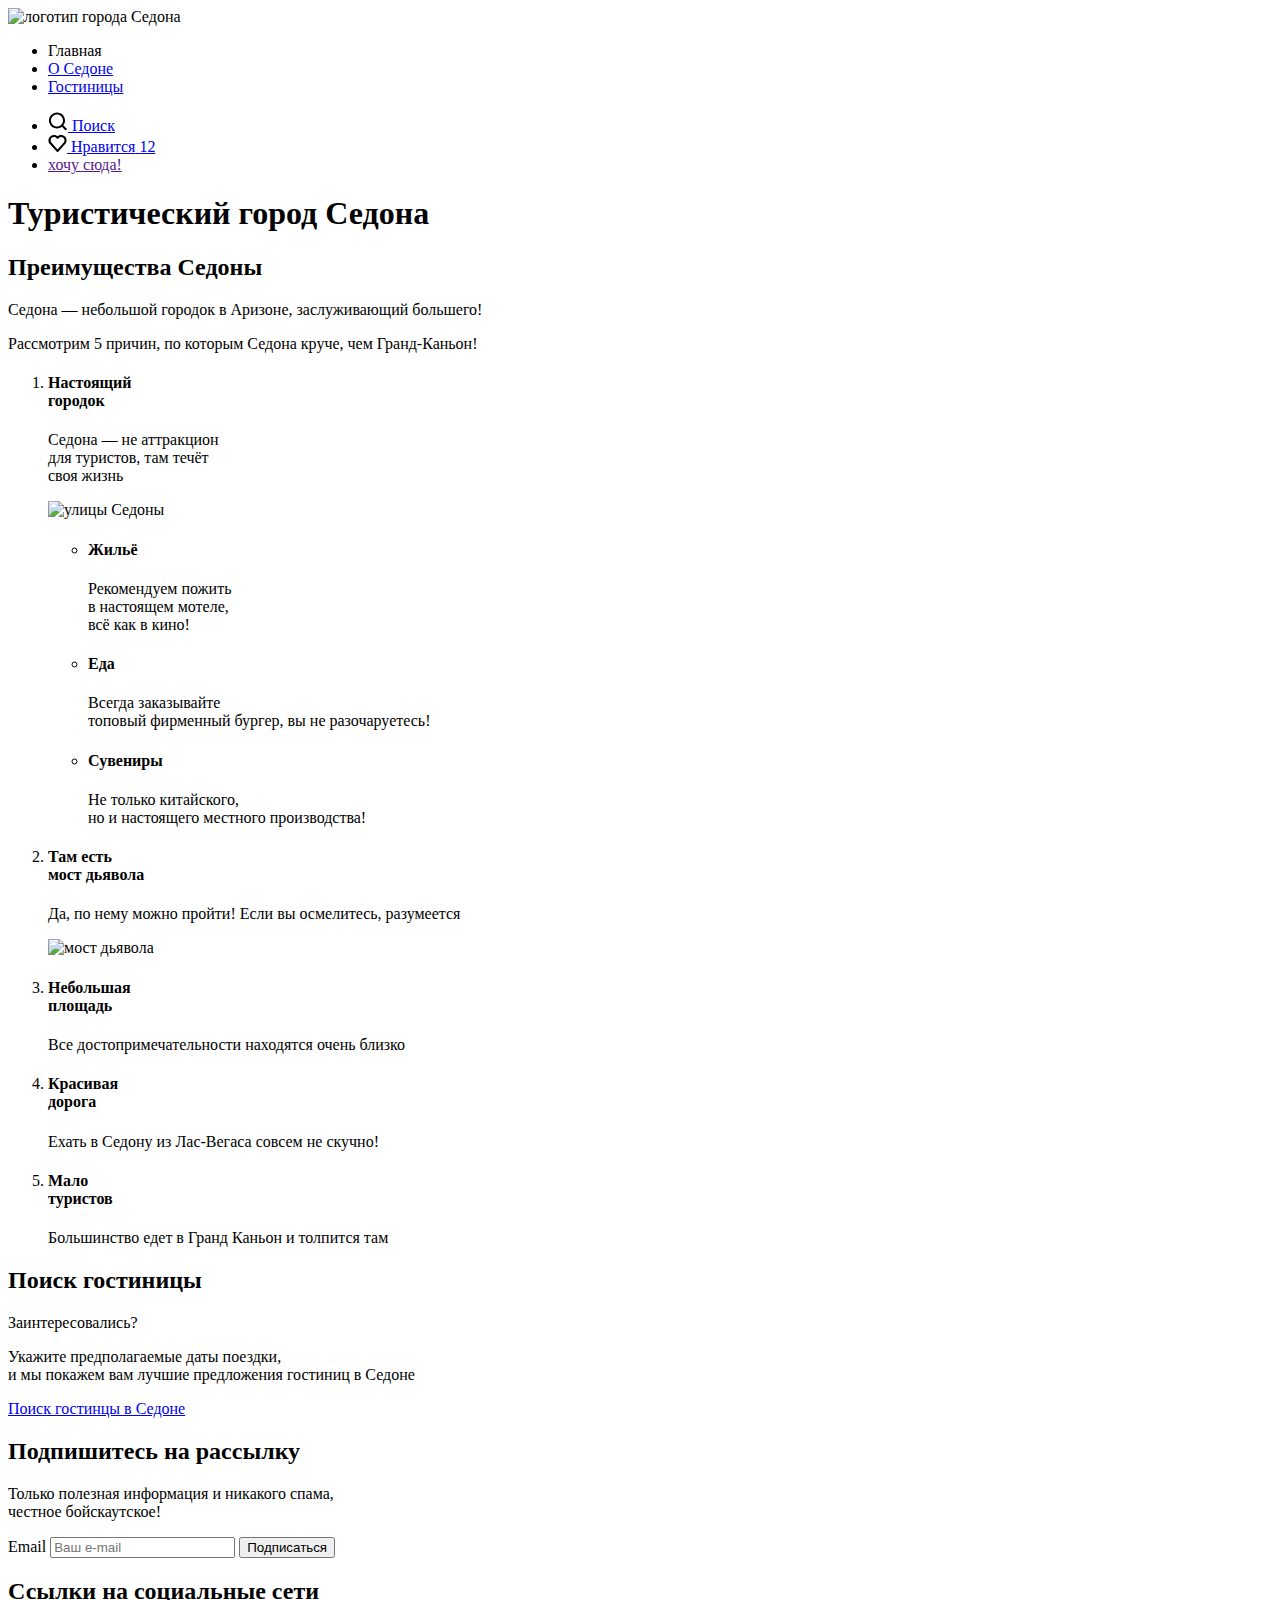
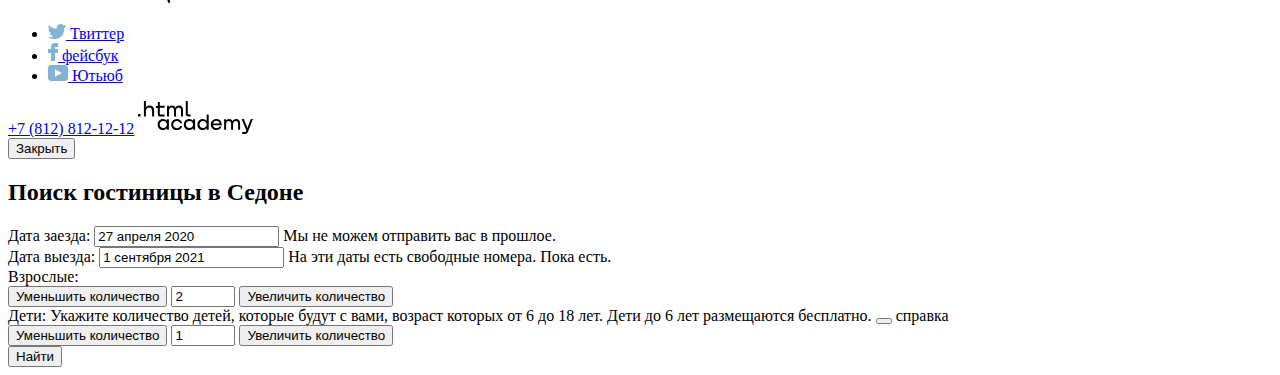
==== index.html @ 2e89691e "add html files" ====
<!DOCTYPE html>
<html lang="ru" class="page">
<head>
    <meta charset="UTF-8">
    <meta http-equiv="X-UA-Compatible" content="IE=edge">
    <meta name="viewport" content="width=device-width, initial-scale=1.0">
    <title>Седона — небольшой городок в Аризоне</title>
    <link rel="stylesheet" href="styles/style.css">
    <link rel="icon" href="../Sedona/images/favicon.svg"> <!-- 32×32 -->
</head>
<body>
    <header class="page-header">
        <nav class="header-nav">
            <a class="logo">
                <img src="images/logo.svg" width="139" height="70" alt="логотип города Седона">
            </a>

            <ul class="navigation-list list-reset">
                <li class="navigation-item">
                    <a class="navigation-link navigation-link-current">Главная</a>
                </li>
                <li class="navigation-item">
                    <a class="navigation-link" href="about.html">О Седоне</a>
                </li>
                <li class="navigation-item">
                    <a class="navigation-link" href="catalog.html">Гостиницы</a>
                </li>
            </ul>
            
            <ul class="user-menu list-reset">
                <li class="menu-item">
                    <a class="icon-button" href="about.html">
                        <svg class="navigation-icon" aria-hidden="true" focusable="false" xmlns="http://www.w3.org/2000/svg" width="20" height="19" fill="none">
                            <path d="M19.0257 17.05L15.3152 13.35C16.318 12.05 17.02 10.35 17.02 8.44995C17.02 4.04995 13.4098 0.449951 8.99732 0.449951C4.58483 0.449951 0.974609 4.14995 0.974609 8.54995C0.974609 12.95 4.58483 16.55 8.99732 16.55C10.8024 16.55 12.5072 15.95 13.9112 14.85L17.6217 18.55L19.0257 17.05ZM8.99732 14.55C5.68795 14.55 2.98029 11.85 2.98029 8.54995C2.98029 5.24995 5.68795 2.54995 8.99732 2.54995C12.3067 2.54995 15.0143 5.24995 15.0143 8.54995C15.0143 11.85 12.3067 14.55 8.99732 14.55Z" fill="black"/>
                        </svg>
                        <span class="visually-hidden">Поиск</span>
                    </a>
                </li>
                <li class="menu-item">
                    <a class="icon-button" href="about.html">
                        <svg class="navigation-icon" aria-hidden="true" focusable="false" xmlns="http://www.w3.org/2000/svg" width="19" height="17" fill="none">
                            <path fill="#000" d="M9.4 17a1 1 0 0 1-.8-.4l-7-7.9A5.4 5.4 0 0 1 6 0c1.3 0 2.5.5 3.5 1.3C10.5.5 12 0 13.1 0c3 0 5.5 2.4 5.5 5.4 0 1.3-.5 2.5-1.3 3.4l-7 7.9c-.3.2-.5.3-.9.3Zm-6-9.5 6.1 6.9 6.3-7c.5-.5.7-1.2.7-2 0-1.8-1.5-3.3-3.3-3.3-1 0-2 .5-2.8 1.3-.3.3-.6.4-.9.4-.3 0-.6-.2-.8-.4A3.7 3.7 0 0 0 6 2.1a3.3 3.3 0 0 0-3.3 3.3c0 .9.3 1.6.7 2.1Z"/>
                        </svg>
                        <span class="visually-hidden">Нравится</span>
                        <span class="icon-button-counter">12</span>
                    </a>
                </li>
                <li class="menu-item">
                    <a class="button button-secondary user-menu-button" href="">хочу сюда!</a>
                </li>
            </ul>
        </nav>
    </header>

    <main class="main-container main-index">
        <div class="page-container">
        <div class="main-background">
            <h1 class="visually-hidden">Туристический город Седона</h1>
        </div>
        <section class="advantages">
            <h2 class="visually-hidden">Преимущества Седоны</h2>
            <p class="section-title">Седона — небольшой городок в Аризоне, заслуживающий большего!</p>
            <p class="section-description">Рассмотрим 5 причин, по которым Седона круче, чем Гранд-Каньон!</p>
            <ol class="advantages-list list-reset">
                <li class="advantages-item advantages-item-large">
                    <div class="advantages-wrap">
                        <h4 class="advantages-title">Настоящий<br>городок</h4>
                        <p class="advantages-text">Седона — не аттракцион<br> для туристов, там течёт<br> своя жизнь</p>
                    </div>
                    <img class="advantages-photo" src="images/photo-1.jpg" alt="улицы Седоны" width="800" height="384">
                
                    <ul class="advantages-list advantages-list-inner list-reset">
                        <li class="advantages-item">
                            <h4 class="advantages-title title-accomodation">Жильё</h4>
                            <p class="advantages-text">Рекомендуем пожить<br> в настоящем мотеле,<br> всё как в кино!</p>
                        </li>
                        <li class="advantages-item">
                            <h4 class="advantages-title title-food">Еда</h4>
                            <p class="advantages-text">Всегда заказывайте<br> топовый фирменный бургер, вы не разочаруетесь!</p>
                        </li>
                        <li class="advantages-item">
                            <h4 class="advantages-title title-souvenirs">Сувениры</h4>
                            <p class="advantages-text">Не только китайского,<br> но и настоящего местного производства!</p>
                        </li>
                    </ul>
                </li>
                
                <li class="advantages-item advantages-item-large">
                    <div class="advantages-wrap">
                        <h4 class="advantages-title">Там есть<br>мост дьявола</h4>
                        <p class="advantages-text">Да, по нему можно пройти! Если вы осмелитесь, разумеется</p>
                    </div>
                    <img class="advantages-photo" src="images/photo-2.jpg" alt="мост дьявола" width="800" height="384">
                </li>
                <li class="advantages-item">
                    <h4 class="advantages-title">Небольшая<br>площадь</h4>
                    <p class="advantages-text">Все достопримечательности находятся очень близко</p>
                </li>
                <li class="advantages-item">
                    <h4 class="advantages-title">Красивая<br>дорога</h4>
                    <p class="advantages-text">Ехать в Седону из Лас-Вегаса совсем не скучно!</p>
                </li>
                <li class="advantages-item">
                    <h4 class="advantages-title">Мало<br>туристов</h4>
                    <p class="advantages-text">Большинство едет в Гранд Каньон и толпится там</p>
                </li>
            </ol>
        </section>

        <section class="search">
            <h2 class="visually-hidden">Поиск гостиницы</h2>
            <p class="section-title">Заинтересовались?</p>
            <p class="search-text">Укажите предполагаемые даты поездки,<br>и мы покажем вам лучшие предложения гостиниц в Седоне&#160;</p>
            <a class="search-button button button-secondary" href="#">Поиск гостинцы в Седоне</a>
        </section>

        <section class="subscribe">
            <h2 class="section-title">Подпишитесь на рассылку</h2>
            <p class="section-text">Только полезная информация и никакого спама,<br> честное бойскаутское!</p>
            <form class="subscribe-form" action="#" method="post">
                <label class="visually-hidden" for="email">Email</label>
                <input type="email" name="email" id="email" placeholder="Ваш e-mail" required>
                <button class="subscribe-button button" type="submit">Подписаться</button>
            </form>
        </section>
    </div>
    </main>


    <footer class="page-footer">
        <h2 class="visually-hidden">Ссылки на социальные сети</h2>
        <ul class="social-list list-reset">
            <li class="social-item">
                <a class="social twitter" href="#">
                    <svg class="social-icon" aria-hidden="true" focusable="false" xmlns="http://www.w3.org/2000/svg" width="18" height="15" fill="none">
                        <path fill="#83B3D3" d="M11.6.2c1.8-.5 3.2.3 3.8 1.2l2.1-.7c0 .9-.6 1.5-.9 1.8.7.1 1.4-.6 1.4-.6a3 3 0 0 1-1.7 2C16.1 10.7 13 15.1 5.7 15h-.5c-.4 0-4.4-.5-5.2-1.9 2.4.2 4.1-.4 5-1.2-1-.3-2.9-.4-3.2-2.9.4.1.6.2 1.3.1C1.8 8.3.4 7.5.5 5.3c.3.3 1.1.5 1.4.5C1.1 5.6-.2 2.5.9.9a11 11 0 0 0 7.6 3.8C8.7 2.3 9.7.8 11.6.2Z"/>
                    </svg>
                    <span class="visually-hidden">Твиттер</span>
                </a>
            </li>
            <li class="social-item">
                <a class="social facebook" href="#">
                    <svg class="social-icon" aria-hidden="true" focusable="false" xmlns="http://www.w3.org/2000/svg" width="10" height="18" fill="none">
                        <path fill="#83B3D3" d="M7 0a4 4 0 0 0-4 4v2H0v4h3v8h4v-8h3V6H7V4h3V0H7Z"/>
                    </svg>
                    <span class="visually-hidden">фейсбук</span>
                </a>
            </li>
            <li class="social-item">
                <a class="social youtube" href="#">
                    <svg class="social-icon" aria-hidden="true" focusable="false" xmlns="http://www.w3.org/2000/svg" width="20" height="16" fill="none">
                        <path fill="#83B3D3" d="M17 0H2.9C1.2 0 0 1.5 0 3.2v9.5C0 14.5 1.2 16 2.9 16h14.3c1.5 0 2.9-1.5 2.9-3.2V3.2C19.9 1.5 18.7 0 17 0ZM7 11.8V4.2L13.7 8 7 11.8Z"/>
                    </svg>
                    <span class="visually-hidden">Ютьюб</span>
                </a>
            </li>
        </ul>
        <a class="footer-phone" href="tel:+78128121212">+7 (812) 812-12-12</a>
        <a class="footer-developer" href="https://htmlacademy.ru/">
            <svg aria-hidden="true" focusable="false" xmlns="http://www.w3.org/2000/svg" width="115" height="33" fill="none">
                <path fill="#000" d="M0 12.9v2.6h2.5v-2.6H0ZM11.6 4.5c-1.6 0-2.8.7-3.6 1.7h-.1V0h-2v15.5h2v-5.3c0-2.1 1.3-3.6 3.3-3.6 1.8 0 2.9 1.4 2.9 3.2v5.7h2V9.4c.1-3-1.8-4.9-4.5-4.9ZM26.6 4.8h-4.8V1.1h-2v3.8h-1.9v2h1.9v6c0 1.7 1 2.7 2.7 2.7h4.1v-2h-3.7c-.7 0-1.1-.4-1.1-1.1V6.8h4.8v-2ZM41.1 4.6c-1.6 0-2.9.8-3.5 2.1h-.1c-.6-1.2-1.8-2.1-3.4-2.1-1.4 0-2.5.8-3.1 1.8h-.1V4.8H29v10.6h2V10c0-2 1-3.5 2.6-3.5 1.5 0 2.4 1 2.4 2.6v6.3h2V9.8c0-2.4 1.4-3.3 2.6-3.3 1.5 0 2.4 1 2.4 2.6v6.3h2V8.9c.1-2.5-1.4-4.3-3.9-4.3ZM47.8 12.7c0 1.7 1 2.7 2.8 2.7h2v-2h-1.7c-.7 0-1.1-.4-1.1-1.1V0h-2v12.7ZM28.9 19.7c-.9-1.1-2.2-1.8-3.9-1.8-3.1 0-5.4 2.3-5.4 5.6s2.3 5.6 5.4 5.6c1.8 0 3-.8 3.8-1.9h.1v1.6h2V18.2h-2v1.5Zm-3.6 7.4c-2.2 0-3.6-1.6-3.6-3.6s1.4-3.6 3.6-3.6 3.6 1.6 3.6 3.6c0 1.9-1.4 3.6-3.6 3.6ZM44.2 22c-.5-2.4-2.6-4.1-5.4-4.1a5.4 5.4 0 0 0-5.6 5.6c0 3.1 2.2 5.6 5.6 5.6 2.8 0 4.9-1.8 5.4-4.2h-2.1a3.4 3.4 0 0 1-3.3 2.3c-2.2 0-3.6-1.6-3.6-3.6s1.4-3.6 3.6-3.6c1.6 0 2.8 1 3.3 2.2h2.1V22ZM55.1 19.7c-.9-1.1-2.2-1.8-3.9-1.8-3.1 0-5.4 2.3-5.4 5.6s2.3 5.6 5.4 5.6c1.8 0 3-.8 3.8-1.9h.1v1.6h2V18.2h-2v1.5Zm-3.6 7.4c-2.2 0-3.6-1.6-3.6-3.6s1.4-3.6 3.6-3.6 3.6 1.6 3.6 3.6c0 1.9-1.5 3.6-3.6 3.6ZM68.7 19.8c-.9-1.1-2.2-1.9-3.9-1.9-3.1 0-5.4 2.3-5.4 5.6s2.2 5.6 5.4 5.6c1.7 0 3-.8 3.8-1.8h.1v1.5h2V13.4h-2v6.4Zm-3.6 7.3c-2.2 0-3.6-1.6-3.6-3.6s1.4-3.6 3.6-3.6 3.6 1.6 3.6 3.6c-.1 2-1.5 3.6-3.6 3.6ZM78.3 17.9c-3.3 0-5.5 2.5-5.5 5.6 0 3 2.1 5.6 5.5 5.6 2.5 0 4.5-1.3 5.2-3.6h-2.1c-.5 1-1.6 1.6-3 1.6-1.9 0-3.3-1.3-3.4-2.9h8.8c.2-3.6-2-6.3-5.5-6.3Zm0 1.9c1.7 0 3 1 3.3 2.6h-6.5c.3-1.5 1.5-2.6 3.2-2.6ZM98.2 17.9c-1.6 0-2.9.8-3.6 2h-.1c-.6-1.2-1.8-2-3.4-2-1.4 0-2.5.7-3.1 1.8v-1.5h-1.9v10.6h2v-5.4c0-2 1-3.4 2.6-3.5 1.5 0 2.4 1 2.4 2.6v6.3h2v-5.6c0-2.4 1.4-3.3 2.6-3.3 1.5 0 2.4 1 2.4 2.6v6.3h2v-6.5c.1-2.6-1.4-4.4-3.9-4.4ZM109.4 27l-3.6-8.9h-2.2l4.8 11.6c-.3.9-.7 1.2-1.7 1.2h-2.5v2h2.5c1.8 0 2.8-.8 3.5-2.6l4.7-12.2h-2.1l-3.4 8.9Z"/>
            </svg>
        </a>
    </footer>
    <section class="modal-container modal-container-closed">
        <div class="modal">
            <button class="modal-close-button">
                <span class="visually-hidden">Закрыть</span>
            </button>
            <h2 class="modal-title">Поиск гостиницы в Седоне</h2>
            <form class="search-form" action="https://echo.htmlacademy.ru/" method="post">
                    
                <div class="field-group field-group-date">
                    <label class="modal-label" for="arrival">Дата заезда:</label>
                    <input class="modal-input" type="text" name="arrival" id="arrival" placeholder="Укажите дату" value="27 апреля 2020" required>                        
                    <span class="field-message field-message-error">Мы не можем отправить вас в прошлое.</span>
                </div>
                    
                <div class="field-group field-group-date">
                    <label class="modal-label" for="check-out">Дата выезда:</label>
                    <input class="modal-input" type="text" name="check-out" id="check-out" placeholder="Укажите дату" value="1 сентября 2021" required>
                    <span class="field-message">На эти даты есть свободные номера. Пока есть.</span>
                </div>
                    
                <div class="field-group field-group-number">
                    <label class="modal-label" for="adults">Взрослые:</label>
                    <div class="field-number">
                        <button class="number-button number-button-minus" type="button">
                            <span class="visually-hidden">Уменьшить количество</span>
                        </button>
                        <input class="modal-input" type="number" name="adults" id="adults" value="2" min="1" max="100" step="1">
                        <button class="number-button number-button-plus" type="button">
                            <span class="visually-hidden">Увеличить количество</span>
                        </button>
                    </div>
                </div>
                    
                <div class="field-group field-group-number">
                    <div class="modal-label-wrap">
                        <label class="modal-label" for="children">Дети:</label>
                        <span class="field-info" id="children-info">
                            <span class="field-info-text">
                              Укажите количество детей, которые будут с вами, возраст которых от 6 до 18 лет. Дети до 6 лет размещаются бесплатно.
                            </span>
                          </span>
                        <button class="modal-icon-button"></button>
                        <span class="visually-hidden">справка</span>
                    </div>
                    <div class="field-number">
                        <button class="number-button number-button-minus" type="button">
                            <span class="visually-hidden">Уменьшить количество</span>
                        </button>
                        <input class="modal-input modal-input-children" type="number" name="children" id="children" value="1" min="0" max="100" step="1">
                        <button class="number-button number-button-plus" type="button">
                            <span class="visually-hidden">Увеличить количество</span>
                        </button>
                    </div>
                </div>
                    
                <button class="button modal-button" type="submit">Найти</button>
            </form>
        </div>
    </section>
</body>
</html>
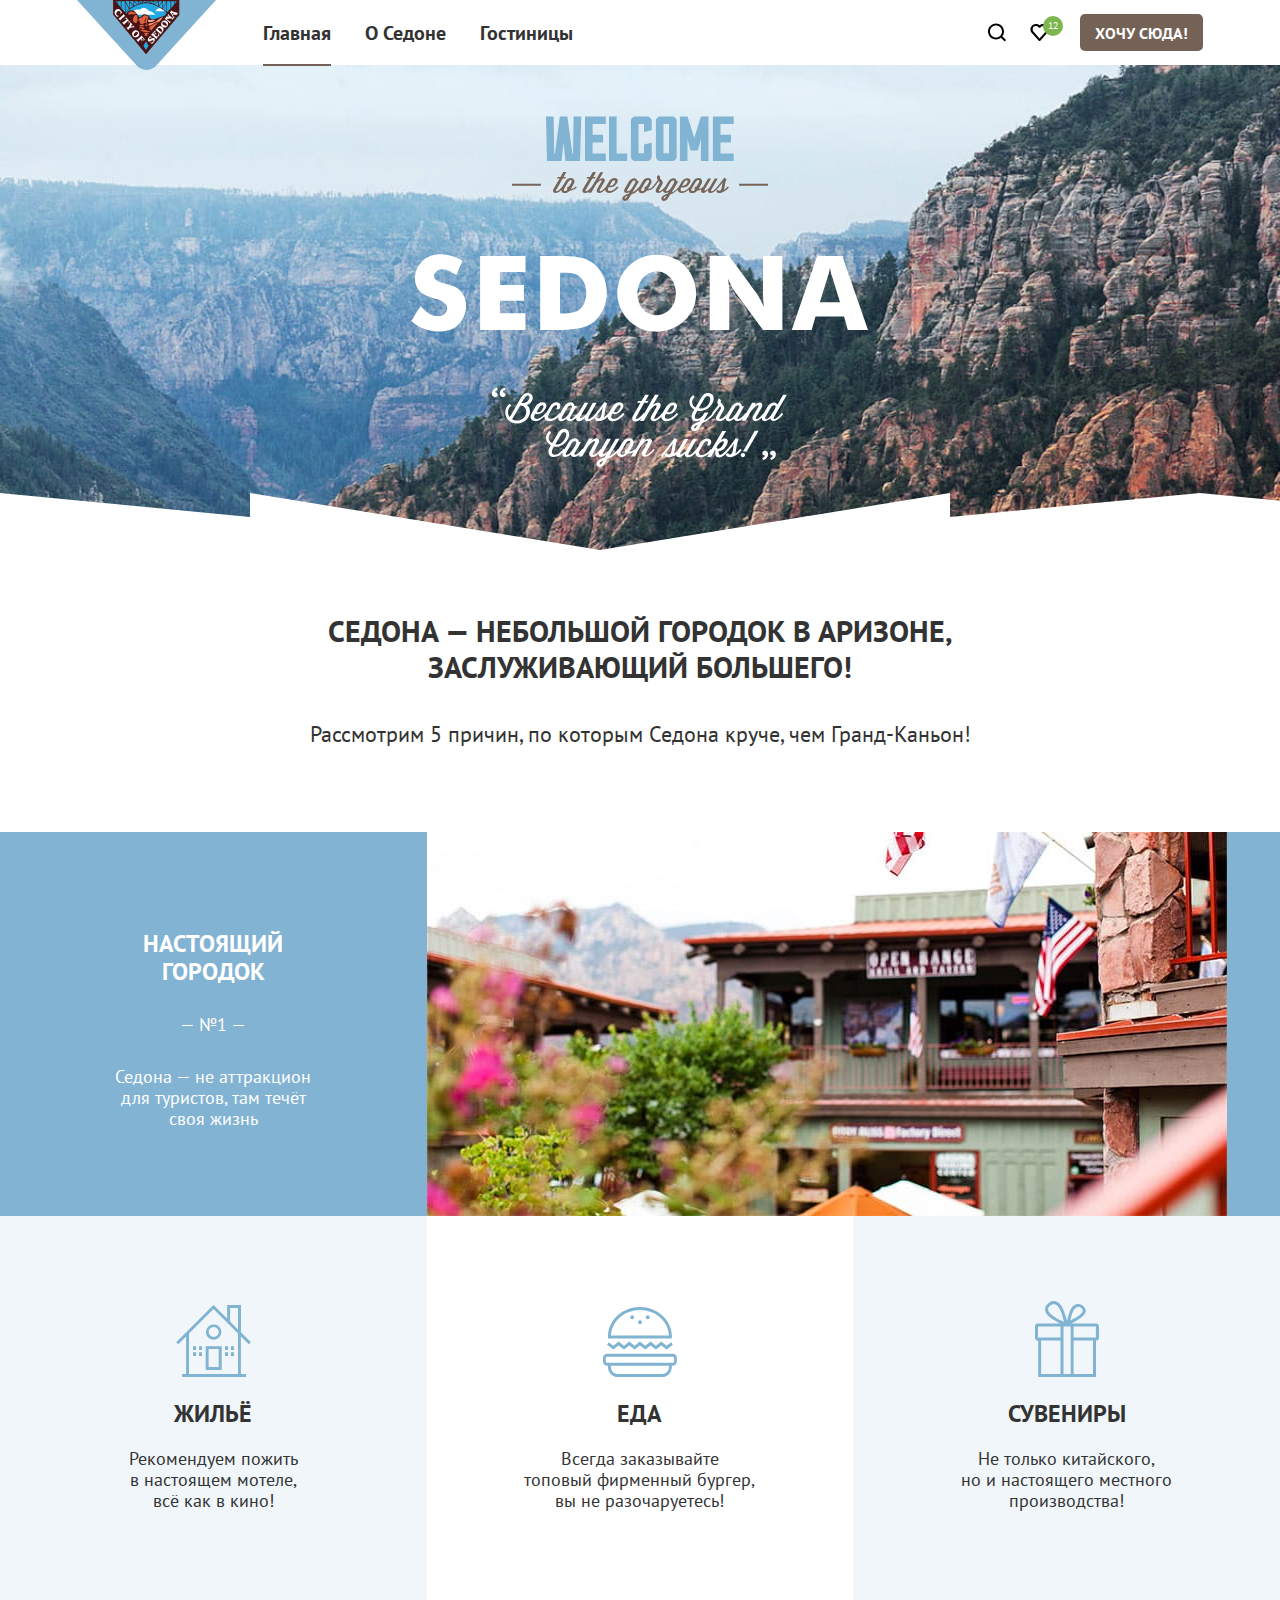
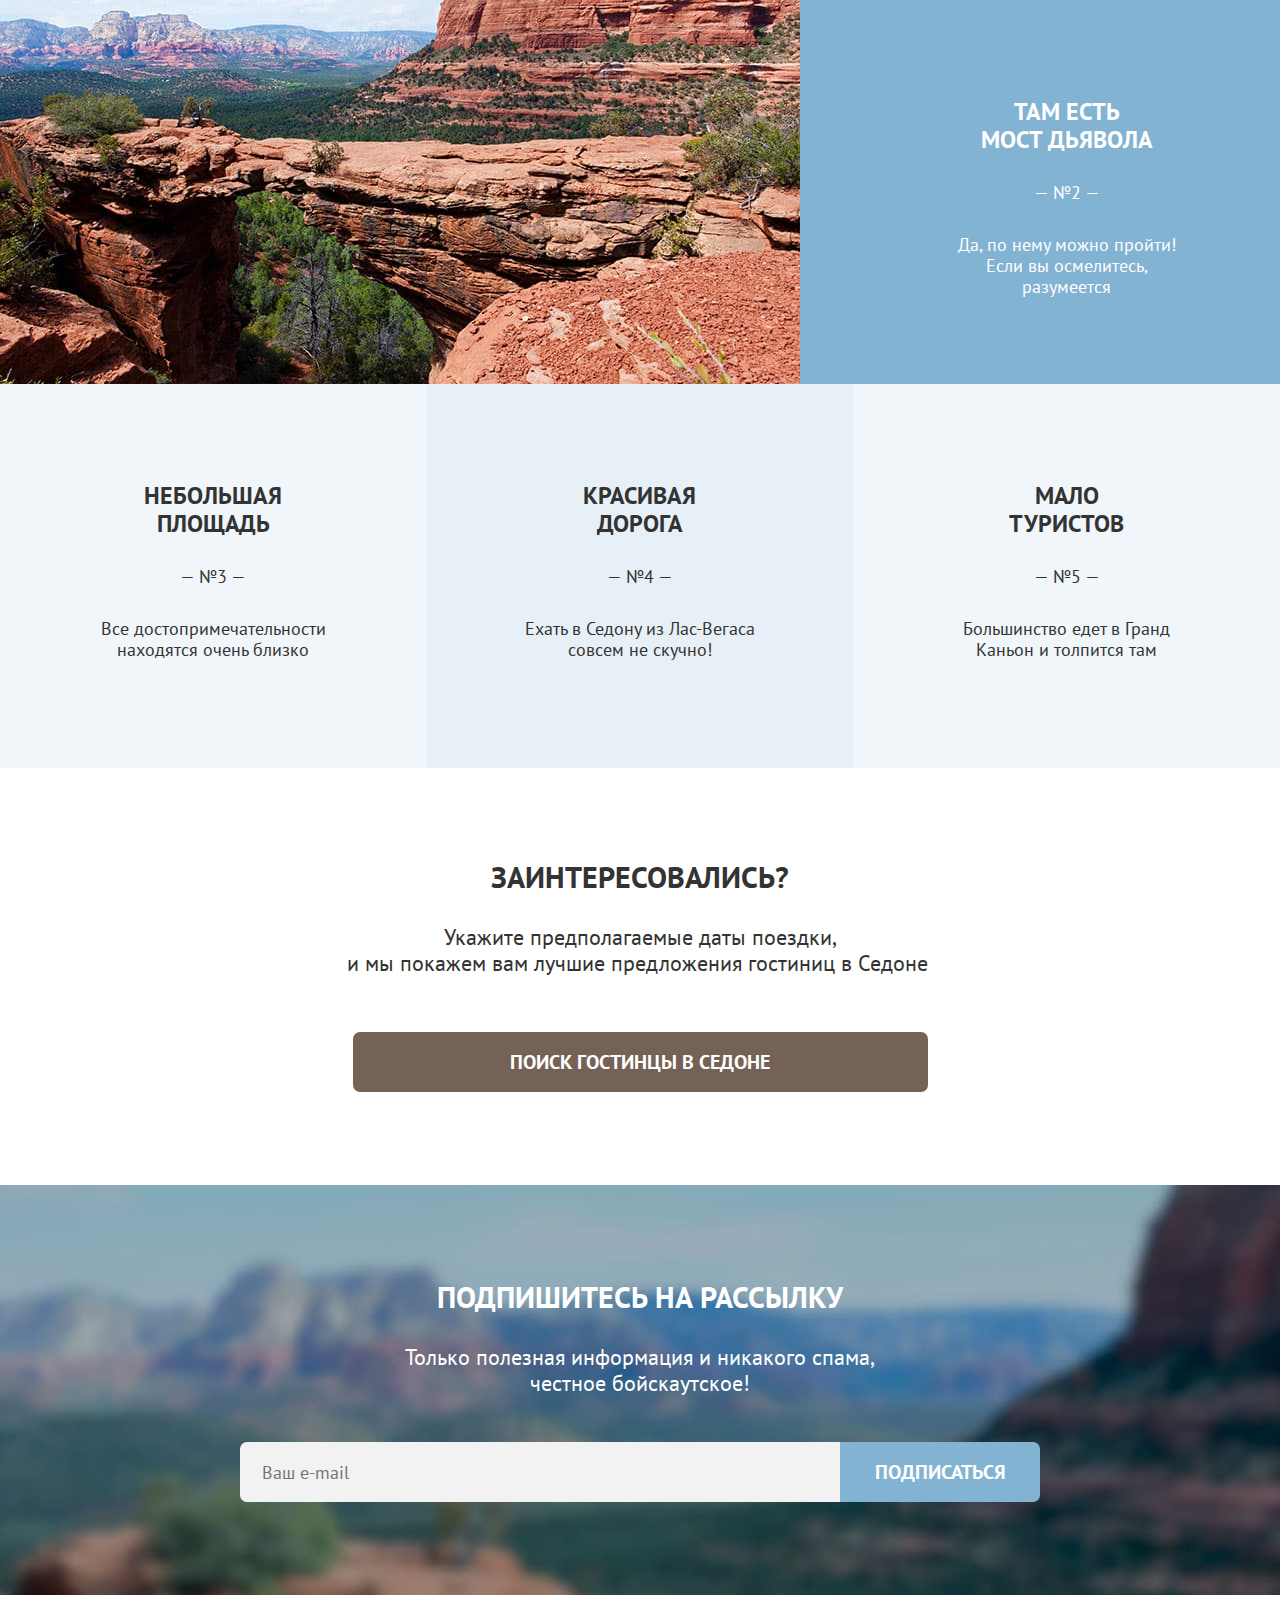
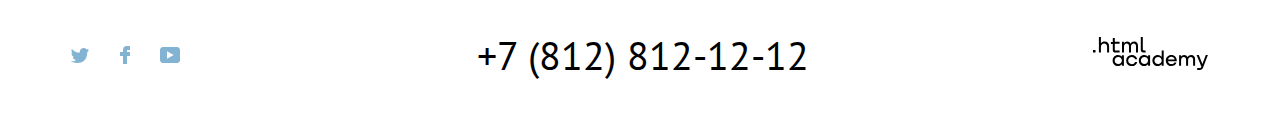
==== commit 1e1e94f7: "add js and flexability" ====
--- a/index.html
+++ b/index.html
@@ -8,7 +8,7 @@
     <link rel="stylesheet" href="styles/style.css">
     <link rel="icon" href="../Sedona/images/favicon.svg"> <!-- 32×32 -->
 </head>
-<body>
+<body class="body">
     <header class="page-header">
         <nav class="header-nav">
             <a class="logo">
@@ -46,7 +46,7 @@
                     </a>
                 </li>
                 <li class="menu-item">
-                    <a class="button button-secondary user-menu-button" href="">хочу сюда!</a>
+                    <button class="button button-secondary user-menu-button button--modal" type="button">хочу сюда!</button>
                 </li>
             </ul>
         </nav>
@@ -54,9 +54,9 @@
 
     <main class="main-container main-index">
         <div class="page-container">
-        <div class="main-background">
-            <h1 class="visually-hidden">Туристический город Седона</h1>
-        </div>
+            <div class="main-background">
+                <h1 class="visually-hidden">Туристический город Седона</h1>
+            </div>
         <section class="advantages">
             <h2 class="visually-hidden">Преимущества Седоны</h2>
             <p class="section-title">Седона — небольшой городок в Аризоне, заслуживающий большего!</p>
@@ -111,7 +111,7 @@
             <h2 class="visually-hidden">Поиск гостиницы</h2>
             <p class="section-title">Заинтересовались?</p>
             <p class="search-text">Укажите предполагаемые даты поездки,<br>и мы покажем вам лучшие предложения гостиниц в Седоне&#160;</p>
-            <a class="search-button button button-secondary" href="#">Поиск гостинцы в Седоне</a>
+            <button class="search-button button button-secondary button--modal" type="button">Поиск гостинцы в Седоне</button>
         </section>
 
         <section class="subscribe">
@@ -221,5 +221,21 @@
             </form>
         </div>
     </section>
+    <script>
+       let openModal = document.querySelectorAll('.button--modal');
+       let modal = document.querySelector('.modal-container');
+       let closeModal = document.querySelector('.modal-close-button');
+       
+        for (let i = 0; i < openModal.length; i++) {
+        openModal[i].addEventListener('click', function() {
+            modal.classList.remove('modal-container-closed');
+        } )
+        }
+
+        closeModal.addEventListener('click', function() {
+            modal.classList.add('modal-container-closed');
+        }
+        )
+    </script>
 </body>
 </html>--- a/styles/style.css
+++ b/styles/style.css
@@ -0,0 +1,1738 @@
+@font-face {
+  font-family: "PT Sans";
+  font-style: normal;
+  font-weight: 400;
+  src: url("../fonts/PTSans-Regular.woff2") format("woff2");
+  font-display: swap;
+}
+
+@font-face {
+  font-family: "PT Sans";
+  font-style: normal;
+  font-weight: 700;
+  src: url("../fonts/PTSans-Bold.woff2") format("woff2");
+  font-display: swap;
+}
+
+/* common */
+
+*,
+*::before,
+*::after {
+  box-sizing: border-box;
+}
+
+img {
+  max-width: 100%;
+  height: auto;
+  object-fit: contain;
+}
+
+.list-reset {
+  margin: 0;
+  padding: 0;
+  list-style-type: none;
+}
+
+.visually-hidden {
+  position: absolute;
+  width: 1px;
+  height: 1px;
+  margin: -1px;
+  padding: 0;
+  border: 0;
+  clip: rect(0 0 0 0);
+  overflow: hidden;
+}
+
+.page {
+  height: 100%;
+  color: #333;
+  font-family: "PT Sans", Arial, sans-serif;
+  font-size: 18px;
+  line-height: 21px;
+  background-color: #f2f2f2;
+}
+
+body {
+  display: flex;
+  flex-direction: column;
+  min-width: 320px;
+  min-height: 100%;
+  width: 100%;
+  margin: 0 auto;
+}
+
+.button {
+  display: block;
+  padding: 0;
+  text-decoration: none;
+  font-family: inherit;
+  font-size: 16px;
+  line-height: 20px;
+  text-transform: uppercase;
+  font-weight: 700;
+  text-align: center;
+  color: #fff;
+  background-color: #83b3d3;
+  border: none;
+  cursor: pointer;
+}
+
+.button:focus {
+  background-color: #68a2ca;
+  outline: 3px solid #756257;
+}
+
+.button:hover {
+  background-color: #68a2ca;
+}
+
+.button:active {
+  background-color: #68a2ca;
+  opacity: 0.3;
+}
+
+.button-secondary {
+  background-color: #756257;
+  color: #fff;
+}
+
+.button-secondary:hover {
+  background-color: #615048;
+}
+
+.button-secondary:focus {
+  background-color: #615048;
+  outline: 3px solid #83b3d3;
+}
+
+.button-secondary:active {
+  background-color: #615048;
+  color: rgb(255 255 255 / 30%);
+}
+
+.button-large {
+  font-size: 20px;
+}
+
+.main-container {
+  flex-grow: 1;
+}
+
+.section-title {
+  font-size: 30px;
+  line-height: 36px;
+  font-weight: 700;
+  text-transform: uppercase;
+  text-align: center;
+  margin: 0 0 29px;
+}
+
+.error {
+  outline: 2px solid #ff5757;
+}
+
+/* header */
+
+.page-header {
+  background-color: #fff;
+}
+
+.header-nav {
+  display: flex;
+  max-width: 88%;
+  min-height: 65px;
+  margin: 0 auto;
+}
+
+.logo {
+  position: relative;
+  z-index: 1;
+  margin-right: 30px;
+  margin-bottom: -10px;
+}
+
+@media (max-width: 750px) {
+  .logo {
+    margin-right: 0;
+  }
+}
+
+.navigation-list {
+  flex-grow: 1;
+  display: flex;
+  flex-wrap: wrap;
+  font-size: 20px;
+  line-height: 26px;
+  font-weight: 700;
+}
+
+.navigation-item {
+  display: flex;
+  align-items: center;
+}
+
+.navigation-link {
+  position: relative;
+  display: block;
+  padding: 19px 17px;
+  color: inherit;
+  text-decoration: none;
+}
+
+.navigation-link:hover {
+  color: #756257;
+}
+
+.navigation-link:active {
+  color: rgb(117 98 87 / 30%);
+}
+
+.navigation-link-current::before {
+  position: absolute;
+  bottom: -1px;
+  left: 17px;
+  right: 17px;
+  z-index: 1;
+  border-bottom: 2px solid #756257;
+  content: "";
+}
+
+.user-menu {
+  display: flex;
+  flex-wrap: wrap;
+  align-items: center;
+  margin-left: auto;
+  max-width: 322px;
+}
+
+.icon-button {
+  position: relative;
+  display: block;
+  padding: 24px 21px;
+}
+
+.navigation-icon:hover path {
+  fill: #756257;
+}
+
+.navigation-icon:active path {
+  fill: rgb(117 98 87 / 30%);
+}
+
+.navigation-icon {
+  position: absolute;
+  top: 0;
+  right: 0;
+  bottom: 0;
+  left: 0;
+  margin: auto;
+  fill: #000;
+}
+
+.icon-button-counter {
+  position: absolute;
+  top: 7px;
+  left: 25px;
+  display: block;
+  min-width: 20px;
+  min-height: 20px;
+  padding: 3px 0;
+  color: #fff;
+  font-size: 10px;
+  line-height: 13px;
+  text-align: center;
+  border-radius: 10px;
+  background-color: #7db54f;
+}
+
+.user-menu-button {
+  margin-left: 20px;
+  padding: 9px 15px 8px;
+  border-radius: 5px;
+  max-width: 160px;
+}
+
+/* main */
+
+.page-container {
+  width: 100%;
+  margin: 0 auto;
+}
+
+.main-background {
+  position: relative;
+  display: block;
+  min-height: 485px;
+  background-color: #333;
+  background-image:
+    url("../images/welcome.svg"),
+    url("../images/index-background.jpg");
+  background-repeat: no-repeat, no-repeat;
+  background-position: 50% 51px, 0 0;
+  background-size: auto, cover;
+}
+
+.main-background::after {
+  position: absolute;
+  top: 428px;
+  left: 0;
+  right: 0;
+  z-index: 1;
+  width: 100%;
+  height: 57px;
+  content: "";
+  background-image: url("../images/divider.png");
+}
+
+/* advantages */
+
+.advantages {
+  padding-top: 63px;
+  text-align: center;
+  background-color: #fff;
+}
+
+.advantages .section-title {
+  width: 720px;
+  margin: 0 auto 31px;
+}
+
+@media (max-width: 720px) {
+  .advantages .section-title {
+    width: auto;
+  }
+}
+
+.advantages .section-description {
+  margin-bottom: 80px;
+  font-size: 22px;
+  line-height: 36px;
+}
+
+.advantages-list {
+  display: grid;
+  grid-template-columns: repeat(3, 1fr);
+  grid-template-rows: repeat(4, max-content);
+  counter-reset: section;
+}
+
+@media (max-width: 1199px) {
+  .advantages-list {
+    grid-template-columns: none;
+  }
+}
+
+.advantages-item {
+  min-height: 384px;
+  padding: 60px;
+  background-color: rgb(131 179 211 / 12%);
+}
+
+.advantages-item-large {
+  padding: 0;
+  color: #fff;
+  background-color: #83b3d3;
+}
+
+.advantages-wrap {
+  padding: 60px;
+}
+
+.advantages-item-large:first-child {
+  grid-row: 1/3;
+  grid-column: 1/-1;
+  display: grid;
+  grid-template-columns: repeat(3, 1fr);
+  grid-template-rows: repeat(3, max-content);
+}
+
+.advantages-item-large:first-child .advantages-photo {
+  grid-column: 2/4;
+  grid-row: 1/2; 
+}
+
+@media (max-width: 700px) {
+  .advantages-item, .advantages-wrap {
+    padding: 20px;
+    min-height: auto;
+  }
+
+  .advantages-photo {
+    display: none;
+  }
+}
+
+.advantages-list-inner {
+  grid-column: 1/-1;
+  grid-row: 2/3;
+  color: #333;
+  background-color: #fff;
+}
+
+.advantages-item-large:nth-child(2) {
+  grid-column: 1/-1;
+  display: grid;
+  grid-template-columns: repeat(3, 1fr);
+  grid-template-rows: repeat(3, max-content);
+}
+
+.advantages-item-large:nth-child(2) .advantages-photo {
+  grid-column: 1/3;
+  grid-row: 1/2;
+}
+
+.advantages-item-large:nth-child(2) .advantages-wrap {
+  grid-column: 3/4;
+}
+
+.advantages-item:not(.advantages-item-large):nth-child(even) {
+  background-color: rgb(131 179 211 / 20%);
+}
+
+.advantages-list-inner .advantages-item:nth-child(even) {
+  background-color: #fff;
+}
+
+.advantages-title {
+  position: relative;
+  margin: 38px 0 80px;
+  font-size: 24px;
+  line-height: 28px;
+  font-weight: 700;
+  text-transform: uppercase;
+  text-align: center;
+}
+
+.advantages-title:not(.advantages-list-inner .advantages-title)::after {
+  position: absolute;
+  top: 81px;
+  left: 50%;
+  margin-left: -125px;
+  width: 250px;
+  height: 21px;
+  font-size: 18px;
+  font-weight: 400;
+  counter-increment: section;
+  content: "— №" counter(section) " —";
+}
+
+.advantages-list-inner .advantages-title {
+  margin: 124px 0 20px;
+}
+
+.title-accomodation::after {
+  position: absolute;
+  top: -95px;
+  left: 50%;
+  margin-left: -37px;
+  width: 75px;
+  height: 72px;
+  background-image: url("../images/advantage-accomodation.svg");
+  content: "";
+}
+
+.title-food::after {
+  position: absolute;
+  top: -93px;
+  left: 50%;
+  width: 74px;
+  height: 70px;
+  margin-left: -37px;
+  background-image: url("../images/advantage-food.svg");
+  content: "";
+}
+
+.title-souvenirs::after {
+  position: absolute;
+  top: -99px;
+  left: 50%;
+  width: 64px;
+  height: 76px;
+  margin-left: -32px;
+  background-image: url("../images/advantage-gift.svg");
+  content: "";
+}
+
+.advantages-text {
+  width: 250px;
+  margin: 0 auto;
+  padding: 0;
+  text-align: center;
+}
+
+.advantages-list-inner .advantages-text {
+  padding-bottom: 10px;
+}
+
+/* search */
+
+.search {
+  padding: 91px;
+  background-color: #fff;
+}
+
+.search-text {
+  margin: 0 0 56px;
+  font-size: 22px;
+  line-height: 26px;
+  text-align: center;
+}
+
+.search-button {
+  width: 575px;
+  min-height: 60px;
+  margin: 0 auto 2px;
+  padding: 12px;
+  font-size: 20px;
+  line-height: 36px;
+  color: #fff;
+  border-radius: 7px;
+}
+
+@media (max-width: 757px) {
+  .search {
+    padding: 20px;
+  }
+
+  .search-button {
+    width: auto;
+  }
+}
+
+/* subscribe */
+
+.subscribe {
+  padding-top: 94px;
+  padding-bottom: 93px;
+  color: #fff;
+  background-color: #83b3d3;
+  background-image: url("../images/background.jpg");
+  background-size: cover;
+  background-repeat: no-repeat;
+}
+
+.section-text {
+  margin-bottom: 46px;
+  font-size: 22px;
+  line-height: 26px;
+  text-align: center;
+}
+
+.subscribe-form {
+  display: flex;
+  justify-content: center;
+}
+
+.subscribe-form input {
+  width: 600px;
+  padding: 1px 19px 1px 22px;
+  font-family: inherit;
+  font-size: inherit;
+  background-color: #f2f2f2;
+  border: none;
+  border-top-left-radius: 7px;
+  border-bottom-left-radius: 7px;
+}
+
+@media (max-width: 757px) {
+  .subscribe-form input {
+    width: auto;
+    padding: 1px;
+  }
+}
+
+.subscribe-form input:hover {
+  background-color: #e6e6e6;
+}
+
+.subscribe-form input:focus {
+  background: #e6e6e6;
+  outline: 3px solid #83b3d3;
+}
+
+.subscribe-button {
+  width: 200px;
+  min-height: 60px;
+  font-size: 20px;
+  line-height: 26px;
+  color: #fff;
+  border-top-right-radius: 7px;
+  border-bottom-right-radius: 7px;
+}
+
+/* footer */
+
+.page-footer {
+  display: flex;
+  justify-content: space-between;
+  flex-wrap: wrap;
+  padding: 40px 72px 40px 57px;
+  background-color: #fff;
+}
+
+@media (max-width: 757px) {
+  .page-footer {
+    padding: 20px;
+  }
+}
+
+.footer-phone {
+  display: block;
+  height: 40px;
+  font-size: 40px;
+  line-height: 40px;
+  color: #000;
+  text-decoration: none;
+  border-radius: 5px;
+}
+
+@media (max-width: 757px) {
+  .footer-phone {
+    order: 3;
+    font-size: 20px;
+    height: 22px;
+    line-height: 22px;
+  }
+}
+
+.footer-phone:hover {
+  color: #756257;
+}
+
+.footer-phone:active {
+  opacity: 0.3;
+}
+
+.footer-phone:focus:not(:active) {
+  color: #756257;
+  outline: 3px solid #83b3d3;
+  outline-offset: 10px;
+}
+
+.social-list {
+  display: flex;
+  flex-wrap: wrap;
+  padding: 0;
+  align-items: center;
+}
+
+.social {
+  display: grid;
+  place-content: center;
+  width: 45px;
+  height: 40px;
+  border-radius: 10px;
+  fill: #83b3d3;
+}
+
+.social:hover svg path {
+  fill: #68a2ca;
+}
+
+.social:active {
+  opacity: 0.3;
+}
+
+.social:focus:not(:active) {
+  fill: #68a2ca;
+  outline: 3px solid #68a2ca;
+  outline-offset: -3px;
+}
+
+.footer-developer {
+  display: block;
+  padding-top: 2px;
+  padding-bottom: 4px;
+  height: 34px;
+  border-radius: 10px;
+}
+
+.footer-developer:hover svg path {
+  fill: #756257;
+}
+
+.footer-developer:active svg path {
+  fill: #756257;
+  opacity: 0.3;
+}
+
+.footer-developer:focus:not(:active) svg path {
+  fill: #756257;
+}
+
+.footer-developer:focus {
+  outline: 3px solid #83b3d3;
+  outline-offset: 5px;
+}
+
+.footer-developer:focus-visible {
+  outline: 3px solid #83b3d3;
+  outline-offset: 5px;
+}
+
+/* catalog */
+
+.inner-header {
+  padding-top: 35px;
+}
+
+.inner-header-title {
+  margin: 0;
+  margin-bottom: -6px;
+  font-size: 60px;
+  line-height: 78px;
+  font-weight: 700;
+}
+
+.filter {
+  padding-left: 71px;
+  padding-bottom: 83px;
+  color: #fff;
+  background-color: #83b3d3;
+  background-image: url("../images/catalog-background.jpg");
+  background-size: cover;
+  background-repeat: no-repeat;
+}
+
+@media (max-width: 1100px) {
+  .filter {
+    padding-left: 20px;
+  }
+}
+
+.breadcrumbs {
+  position: relative;
+  display: flex;
+  flex-wrap: wrap;
+  margin-bottom: 45px;
+}
+
+.breadcrumbs-item {
+  position: relative;
+  height: 21px;
+  margin-right: 26px;
+}
+
+.breadcrumbs-item:first-child {
+  padding-top: 4px;
+  padding-left: 3px;
+}
+
+.breadcrumbs-link {
+  font-size: 16px;
+  line-height: 20px;
+  color: #fff;
+  text-decoration: none;
+  border-radius: 2px;
+}
+
+.breadcrumbs-link:focus {
+  outline: 3px solid #83b3d3;
+  outline-offset: 5px;
+}
+
+.breadcrumbs-item:first-child .breadcrumbs-link {
+  display: block;
+  width: 12px;
+  height: 12px;
+  background-image: url("../images/home.svg");
+}
+
+.breadcrumbs-link[href]:hover {
+  opacity: 0.6;
+}
+
+.breadcrumbs-link[href]:active {
+  opacity: 0.3;
+}
+
+.breadcrumbs-item::after {
+  position: absolute;
+  left: 85px;
+  top: 8px;
+  width: 5px;
+  height: 8px;
+  background-image: url("../images/pointer-right.svg");
+  content: "";
+}
+
+.breadcrumbs-item:first-child::after {
+  left: 24px;
+}
+
+.breadcrumbs-item:last-child::after {
+  content: none;
+}
+
+.filter-form {
+  display: flex;
+  width: 100%;
+  margin: 0 auto;
+}
+
+@media (max-width: 1100px) {
+  .filter-form {
+    flex-direction: column;
+  }
+}
+
+.filter-group {
+  margin: 0;
+  padding: 0;
+  border: none;
+}
+
+.filter-title {
+  margin-bottom: 30px;
+  padding: 0;
+  font-size: 20px;
+  line-height: 26px;
+  font-weight: 700;
+}
+
+.filter-item {
+  min-height: 23px;
+  margin-bottom: 13px;
+  padding-left: 1px;
+}
+
+.filter-item:last-child {
+  margin-bottom: 0;
+}
+
+.infrastructure {
+  margin-right: 67px;
+}
+
+.apartment-type {
+  margin-right: 216px;
+}
+
+.cost {
+  margin-bottom: 34px;
+}
+
+.control {
+  position: relative;
+  display: block;
+  margin: 0;
+  margin-left: 39px;
+}
+
+.control-mark {
+  position: absolute;
+  top: 0;
+  left: -39px;
+  width: 20px;
+  height: 20px;
+  background-color: #fff;
+  border-radius: 4px;
+}
+
+.control:hover .control-mark {
+  background-color: rgb(255 255 255 / 60%);
+}
+
+.control:focus .control-mark {
+  background-color: rgb(255 255 255 / 60%);
+  outline: 3px solid #83b3d3;
+  border: none;
+}
+
+.control:focus-visible {
+  outline: none;
+}
+
+.control:active .control-mark {
+  background-color: rgba(255 255 255 / 30%);
+}
+
+.control-input[type="checkbox"]:checked + .control-mark::before {
+  position: absolute;
+  top: 6px;
+  left: 4px;
+  width: 12px;
+  height: 10px;
+  background-image: url("../images/tick.png");
+  content: "";
+}
+
+.control-input[type="radio"] + .control-mark {
+  border-radius: 50%;
+}
+
+.control-input[type="radio"]:checked + .control-mark::before {
+  position: absolute;
+  top: 5px;
+  left: 5px;
+  width: 10px;
+  height: 10px;
+  background-color: #3f5e72;
+  border-radius: 50%;
+  content: "";
+}
+
+.control-input {
+  width: 20px;
+  height: 20px;
+  margin: 0;
+  margin-right: 19px;
+  padding-left: 1px;
+  border-radius: 4px;
+  background-color: #fff;
+}
+
+.control-input:last-child {
+  border-radius: 0%;
+}
+
+.control-label {
+  line-height: 18px;
+  vertical-align: center;
+}
+
+.range {
+  width: 289px;
+  margin-right: 81px;
+}
+
+.range-input-wrap {
+  position: relative;
+  display: flex;
+  margin-bottom: 30px;
+  margin-left: 2px;
+}
+
+.range-label {
+  position: absolute;
+  top: 12px;
+  line-height: 23px;
+  opacity: 0.3;
+}
+
+.range-label:first-of-type {
+  left: 112px;
+}
+
+.range-label:nth-of-type(2) {
+  right: 16px;
+}
+
+.range-input {
+  padding: 12px 14px 9px 17px;
+  font-family: inherit;
+  font-size: 18px;
+  line-height: 23px;
+  color: #fff;
+  background-color: transparent;
+  border: 2px solid #fff;
+}
+
+.range-input:first-child {
+  width: 143px;
+  border-top-left-radius: 4px;
+  border-bottom-left-radius: 4px;
+  border-right: none;
+}
+
+.range-input:nth-of-type(2) {
+  width: 144px;
+  border-top-right-radius: 4px;
+  border-bottom-right-radius: 4px;
+}
+
+.range-input:hover {
+  border-color: rgb(255 255 255 / 60%);
+}
+
+.range-input:focus {
+  outline: 3px solid #81b3d2;
+}
+
+.range-input:active {
+  background-color: #756257;
+}
+
+.range-input::-webkit-outer-spin-button,
+.range-input::-webkit-inner-spin-button {
+  appearance: none;
+  margin: 0;
+}
+
+.range-slider {
+  position: relative;
+  height: 4px;
+  background-color: rgb(255 255 255 / 30%);
+}
+
+.range-bar {
+  position: absolute;
+  height: 4px;
+  background-color: #fff;
+}
+
+.range-toggle {
+  position: absolute;
+  width: 20px;
+  height: 20px;
+  border-radius: 5px;
+  border: 1px solid #fff;
+  background-color: #fff;
+  cursor: pointer;
+}
+
+.range-toggle:focus {
+  border: 3px solid #83b3d3;
+}
+
+.range-toggle:focus-visible {
+  outline: none;
+}
+
+.range-toggle:active {
+  border: 2px solid #83b3d3;
+}
+
+.toggle-min {
+  top: -8px;
+  left: 0;
+}
+
+.toggle-max {
+  top: -8px;
+  right: -10px;
+}
+
+.button-wrap {
+  display: flex;
+  flex-direction: column;
+  margin-top: 60px;
+}
+
+.submit-button {
+  width: 160px;
+  min-height: 48px;
+  margin-bottom: 20px;
+  line-height: 21px;
+  border-radius: 4px;
+}
+
+.submit-button:focus {
+  outline: 3px solid #fff;
+}
+
+.reset-button {
+  width: 160px;
+  min-height: 23px;
+  text-transform: initial;
+  font-weight: 400;
+  font-size: 18px;
+  line-height: 23px;
+  background-color: transparent;
+  border-radius: 4px;
+}
+
+.reset-button:hover {
+  background-color: transparent;
+  opacity: 0.6;
+}
+
+.reset-button:focus {
+  background-color: transparent;
+  outline: 2px solid #83b3d3;
+}
+
+.reset-button:active:not(:focus) {
+  opacity: 0.3;
+}
+
+/* catalog */
+
+.catalog {
+  padding: 44px 72px 0 71px;
+  background-color: #fff;
+}
+
+@media (max-width: 1100px) {
+  .catalog {
+    padding: 20px 20px 0 20px;
+  }
+}
+
+.sorting-wrap {
+  display: flex;
+  flex-wrap: wrap;
+  margin-bottom: 53px;
+}
+
+.catalog-title {
+  margin: 0;
+  margin-right: 191px;
+  padding-top: 6px;
+  padding-bottom: 3px;
+  font-size: 30px;
+  line-height: 38px;
+  text-transform: uppercase;
+  font-weight: 700;
+}
+
+.select-control {
+  width: 287px;
+  height: 48px;
+  margin-right: 81px;
+  padding: 12px 0 13px 19px;
+  color: #333;
+  font-family: inherit;
+  font-size: inherit;
+  border: 2px solid #e6e6e6;
+  border-radius: 4px;
+  -webkit-appearance: none;
+  -moz-appearance: none;
+  appearance: none;
+  background-image: url("../images/select-arrow.svg");
+  background-repeat: no-repeat;
+  background-position: right 21px center;
+}
+
+.select-control:hover,
+.select-control:focus {
+  outline: 2px solid #83b3d3;
+  outline-offset: -2px;
+}
+
+.select-control:focus-visible {
+  outline: none;
+}
+
+.select-control:active:not(:focus) {
+  opacity: 0.3;
+}
+
+.view-type-wrap {
+  display: grid;
+  grid-template-columns: repeat(3, 48px);
+  column-gap: 8px;
+  width: 160px;
+  height: 48px;
+}
+
+.button-light {
+  background-repeat: no-repeat;
+  background-position: center;
+  background-color: #fff;
+  border: 2px solid #e6e6e6;
+  border-radius: 4px;
+}
+
+.button-light:first-child {
+  background-image: url("../images/mode-tile.svg");
+}
+
+.button-light:nth-child(2) {
+  background-image: url("../images/mode-slideshow.svg");
+}
+
+.button-light:nth-child(3) {
+  background-image: url("../images/mode-list.svg");
+}
+
+.button-light-current {
+  border-color: #000;
+}
+
+.button-light:focus,
+.button-light:hover {
+  border: 2px solid #83b3d3;
+  background-color: #fff;
+  outline: none;
+}
+
+.hotel-list {
+  display: grid;
+  grid-template-columns: repeat(3, 340px);
+  column-gap: 18px;
+  row-gap: 10px;
+  margin-bottom: 64px;
+}
+
+@media (max-width: 1100px) {
+  .hotel-list {
+    grid-template-columns: none;
+  }
+}
+
+.hotel-card {
+  display: grid;
+  grid-template-columns: 140px 160px;
+  row-gap: 16px;
+  padding: 20px;
+}
+
+.hotel-card-link {
+  grid-column: 1/3;
+  text-decoration: none;
+}
+
+.hotel-card-link:hover img {
+  opacity: 0.6;
+}
+
+.hotel-card-link:focus {
+  outline: none;
+}
+
+.hotel-card-link:focus img {
+  outline: 3px solid #83b3d3;
+}
+
+.hotel-card-link:active:not(:focus) img {
+  opacity: 0.3;
+}
+
+.hotel-card-image {
+  margin-bottom: 16px;
+  display: block;
+}
+
+.product-card-title {
+  margin: 0;
+  font-size: 24px;
+  line-height: 31px;
+  font-weight: 700;
+  color: #000;
+}
+
+.card-description {
+  grid-column: 1/3;
+  margin: 0;
+  line-height: 23px;
+}
+
+.hotel-card-type {
+  display: inline-block;
+  width: 133px;
+  margin-right: auto;
+  font-weight: 400;
+}
+
+.hotel-card-price {
+  display: inline-block;
+  width: 143px;
+  font-weight: 400;
+  margin-left: 19px;
+}
+
+.hotel-card-button {
+  display: inline-block;
+  padding: 9px 0 8px;
+  border-radius: 4px;
+}
+
+.hotel-card-button:focus {
+  outline-offset: -1px;
+}
+
+.more-button {
+  width: 133px;
+  margin-right: auto;
+}
+
+.favorite-button {
+  width: 141px;
+  margin-left: auto;
+}
+
+.favorite-button-active {
+  background-color: #7db54f;
+}
+
+.favorite-button-active:hover {
+  background-color: #6c9e42;
+}
+
+.favorite-button-active:focus {
+  background-color: #6c9e42;
+  outline: 3px solid #756257;
+  outline-offset: -1px;
+}
+
+.favorite-button-active:active {
+  opacity: 0.3;
+}
+
+.hotel-card-rate {
+  padding: 9px 0 8px;
+  font-size: 16px;
+  text-transform: uppercase;
+  text-align: center;
+  background-color: #f2f2f2;
+  border-radius: 4px;
+}
+
+.star {
+  width: 24px;
+  min-height: 37px;
+  margin: 0;
+  background-repeat: repeat-x;
+  background-position: 0 50%;
+  background-size: 24px 17px;
+  background-image: url("../images/star.svg");
+}
+
+.star-two {
+  width: 46px;
+}
+
+.star-three {
+  width: 69px;
+}
+
+.star-four {
+  width: 92px;
+}
+
+.star-five {
+  width: 115px;
+}
+
+.pagination-show-more {
+  position: relative;
+  width: 620px;
+  height: 60px;
+  margin: 0 auto 60px;
+  font-size: 20px;
+  line-height: 26px;
+  border-radius: 4px;
+}
+
+@media (max-width: 660px) {
+  .pagination-show-more {
+    width: auto;
+  }
+}
+
+.pagination-show-more::before,
+.pagination-show-more::after {
+  position: absolute;
+  max-width: 1055px;
+  border-top: 1px solid #e6e6e6;
+  content: "";
+}
+
+.pagination-show-more::before {
+  top: -30px;
+  left: -217px;
+}
+
+.pagination-show-more::after {
+  top: 88px;
+  left: -218px;
+  margin-bottom: 30px;
+}
+
+.pagination {
+  display: flex;
+  flex-wrap: wrap;
+}
+
+.pagination-wrap {
+  display: flex;
+  justify-content: space-between;
+  flex-wrap: wrap;
+}
+
+.pagination-item {
+  margin-right: 8px;
+  margin-bottom: 8px;
+}
+
+.pagination-link {
+  align-items: flex-start;
+  display: block;
+  min-width: 55px;
+  min-height: 55px;
+  padding: 17px 18px;
+  color: #fff;
+  text-align: center;
+  text-decoration: none;
+  background-color: #83b3d3;
+  border-radius: 4px;
+}
+
+.pagination-link:hover {
+  background-color: #68a2ca;
+}
+
+.pagination-link:focus {
+  background-color: #68a2ca;
+  outline: 3px solid #756257;
+  outline-offset: -1px;
+}
+
+.pagination-link:active {
+  opacity: 0.3;
+}
+
+.pagination-current {
+  background-color: #f2f2f2;
+  color: inherit;
+}
+
+.page-sorting-type {
+  display: flex;
+  justify-content: flex-end;
+  min-width: 390px;
+  line-height: 23px;
+}
+
+.page-sorting-type label {
+  margin-right: 51px;
+  margin-left: 4px;
+  padding: 16px 0;
+}
+
+.page-sorting {
+  width: 160px;
+  height: 48px;
+  margin-top: 3px;
+  padding: 13px 0 12px 17px;
+  font-family: inherit;
+  font-size: inherit;
+  border: 2px solid #e6e6e6;
+  border-radius: 4px;
+  appearance: none;
+  background-image: url("../images/select-arrow.svg");
+  background-repeat: no-repeat;
+  background-position: right 21px center;
+  -webkit-appearance: none;
+  -moz-appearance: none;
+}
+
+@media (max-width: 500px) {
+  .page-sorting-type label {
+    margin-right: 5px;
+  }
+
+  .page-sorting-type {
+    justify-content: flex-start;
+  }
+
+  .page-sorting {
+    width: 120px;
+  }
+}
+
+.page-sorting:hover,
+.page-sorting:focus {
+  border: 2px solid #83b3d3;
+}
+
+.page-sorting:focus-visible {
+  border: 2px solid #83b3d3;
+  outline: none;
+}
+
+.catalog-subscribe {
+  padding: 73px;
+  padding-top: 65px;
+  background-color: #fff;
+}
+
+.catalog-subscribe .section-title {
+  margin-bottom: 46px;
+}
+
+.catalog-subscribe .subscribe-form {
+  margin-bottom: 68px;
+}
+
+.catalog-subscribe .subscribe-form input {
+  background-color: #f2f2f2;
+}
+
+.catalog-subscribe .subscribe-form input:hover {
+  background-color: #e6e6e6;
+}
+
+.catalog-subscribe .subscribe-form input:focus {
+  background-color: #e6e6e6;
+  outline: 3px solid #83b3d3;
+}
+
+/* modal */
+
+.modal-container {
+  position: fixed;
+  top: 0;
+  left: 0;
+  z-index: 2;
+  display: flex;
+  width: 100%;
+  height: 100%;
+  background-color: rgb(242 242 242 / 80%);
+}
+
+.modal-container-closed {
+  display: none;
+}
+
+.modal {
+  position: relative;
+  width: 715px;
+  margin: auto;
+  padding: 62px 70px 70px;
+  background-color: #fff;
+  box-shadow: 0 25px 50px rgb(0 0 0 / 15%);
+  border-radius: 30px;
+}
+
+.modal-close-button {
+  position: absolute;
+  top: 54px;
+  right: 70px;
+  width: 53px;
+  height: 53px;
+  padding: 0;
+  background-color: #f2f2f2;
+  border: 1px solid #f2f2f2;
+  border-radius: 50%;
+  background-image: url("../images/close.svg");
+  background-repeat: no-repeat;
+  background-position: center;
+  cursor: pointer;
+}
+
+.modal-close-button:hover {
+  background-color: #e6e6e6;
+}
+
+.modal-close-button:focus {
+  background-color: #e6e6e6;
+  outline: 3px solid #83b3d3;
+}
+
+.modal-close-button:active:not(:focus) {
+  opacity: 0.3;
+}
+
+.modal-title {
+  margin: 0;
+  margin-bottom: 32px;
+  font-family: "PT Sans", sans-serif;
+  font-size: 30px;
+  line-height: 40px;
+  font-weight: 700;
+  color: #000;
+  text-transform: uppercase;
+}
+
+.search-form {
+  display: grid;
+  grid-template-columns: 288px 287px;
+  font-family: "PT Sans", sans-serif;
+  font-weight: 700;
+  font-size: 18px;
+  line-height: 40px;
+}
+
+.field-group {
+  position: relative;
+  margin: 0;
+  margin-bottom: 40px;
+}
+
+.field-group-date {
+  grid-column: 1/3;
+  display: flex;
+  justify-content: space-between;
+  align-items: center;
+}
+
+.modal-input {
+  height: 50px;
+  padding: 0 19px;
+  font-family: "PT Sans", sans-serif;
+  font-weight: 700;
+  font-size: 18px;
+  line-height: 40px;
+  background-color: #f2f2f2;
+  border-radius: 4px;
+  border: 1px solid #f2f2f2;
+}
+
+.modal-input[type="text"] {
+  min-width: 420px;
+  background-image: url("../images/date.svg");
+  background-repeat: no-repeat;
+  background-position: right 19px top 50%;
+}
+
+.modal-input::-webkit-calendar-picker-indicator {
+  display: none;
+}
+
+.modal-input[type="number"] {
+  min-width: 133px;
+  padding: 0 40px;
+  text-align: center;
+}
+
+.modal-input::-webkit-outer-spin-button,
+.modal-input::-webkit-inner-spin-button {
+  appearance: none;
+  margin: 0;
+}
+
+.modal-input:hover {
+  background-color: #e6e6e6;
+}
+
+.modal-input:focus {
+  background-color: #e6e6e6;
+  outline: 3px solid #83b3d3;
+}
+
+.modal-input:active:not(:focus) {
+  background-color: #fff;
+  border: 2px solid #000;
+  outline: none;
+}
+
+.field-message {
+  position: absolute;
+  top: 40px;
+  left: 155px;
+  font-weight: 400;
+  font-size: 16px;
+}
+
+.field-message-error {
+  color: #ff5757;
+}
+
+.field-group-number {
+  display: grid;
+  grid-template-columns: 1fr 133px;
+}
+
+.field-number {
+  position: relative;
+}
+
+.number-button {
+  position: absolute;
+  top: 50%;
+  height: 13px;
+  margin-top: -7px;
+  border: none;
+  background-repeat: no-repeat;
+}
+
+.number-button:hover {
+  opacity: 1;
+}
+
+.number-button:focus {
+  outline: 3px solid #83b3d3;
+  outline-offset: 3px;
+  border-radius: 4px;
+}
+
+.number-button:active:not(:focus) {
+  opacity: 0.2;
+}
+
+.number-button-minus {
+  left: 19px;
+  background-image: url("../images/minus.svg");
+  background-position: center;
+}
+
+.number-button-plus {
+  right: 19px;
+  background-image: url("../images/plus.svg");
+}
+
+.modal-label-wrap {
+  display: flex;
+  justify-content: flex-end;
+  align-items: center;
+}
+
+.modal-label {
+  display: flex;
+  align-items: center;
+}
+
+.modal-icon-button {
+  width: 25px;
+  height: 25px;
+  margin-right: 18px;
+  margin-left: 8px;
+  background-color: #83b3d3;
+  background-image: url("../images/info.svg");
+  background-repeat: no-repeat;
+  background-position: 50% 50%;
+  border: none;
+  border-radius: 50%;
+}
+
+.modal-icon-button:hover {
+  background-color: #68a2ca;
+}
+
+.field-info {
+  position: absolute;
+  left: 110px;
+  width: 25px;
+  height: 25px;
+}
+
+.field-info-text {
+  position: absolute;
+  top: calc(100% + 15px);
+  left: calc(50% - 128px);
+  z-index: 1;
+  display: none;
+  width: 256px;
+  padding: 15px 20px 23px;
+  color: #fff;
+  background-color: #333;
+  border-radius: 10px;
+  font-size: 16px;
+  font-weight: 400;
+  line-height: 20px;
+}
+
+.field-info-text::before {
+  content: "";
+  position: absolute;
+  top: -9px;
+  left: calc(50% - 10px);
+  width: 19px;
+  height: 9px;
+  background-image: url("../images/triangle.svg");
+}
+
+.field-info-text::after {
+  content: "";
+  position: absolute;
+  top: -25px;
+  right: 0;
+  left: 0;
+  height: 25px;
+}
+
+.field-info:hover .field-info-text {
+  display: block;
+}
+
+.modal-button {
+  grid-column: 1/3;
+  height: 60px;
+  font-size: 20px;
+  line-height: 40px;
+  border-radius: 10px;
+}
